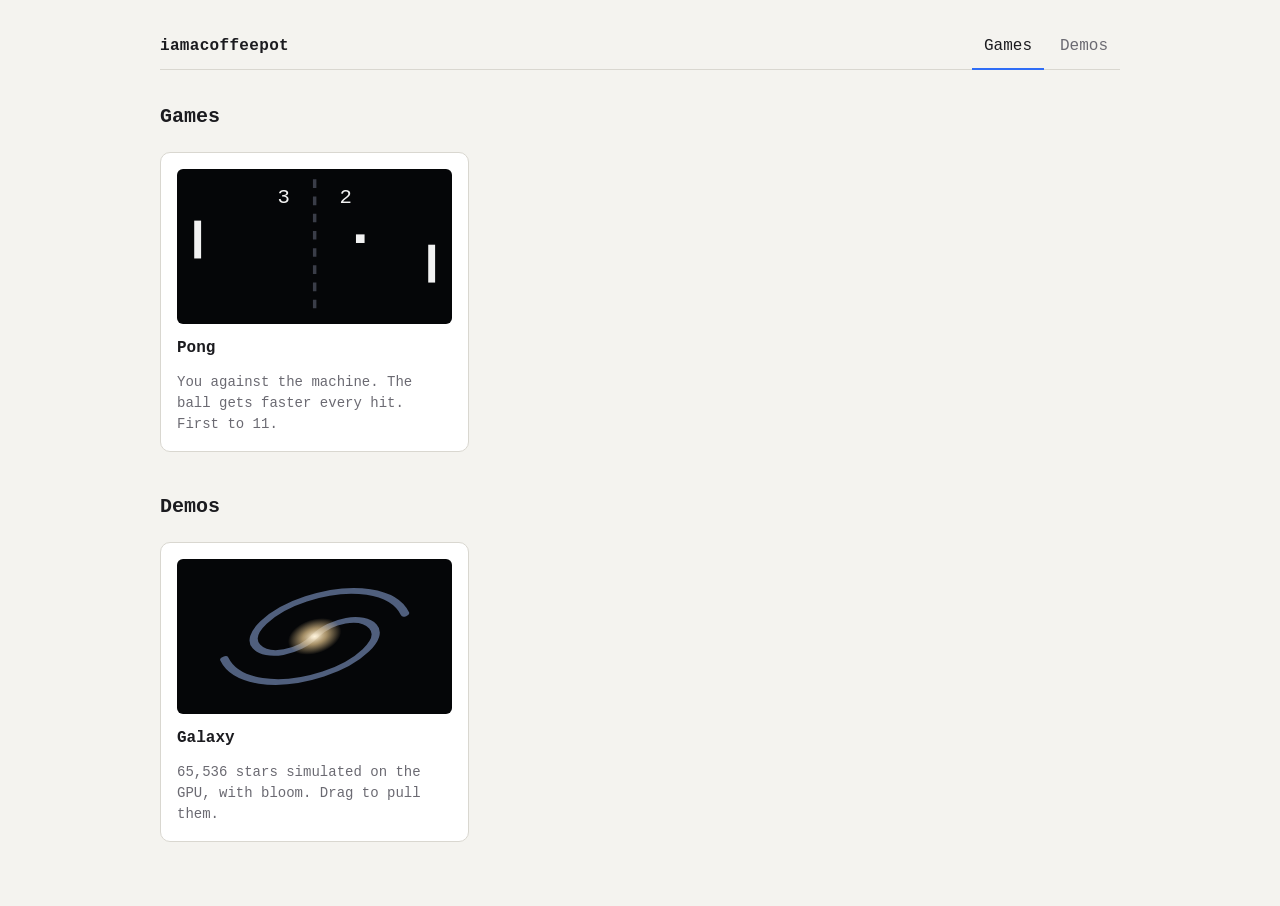
==== site/index.html @ c7438047 "feat: demos build from pinned aethereal crates Pong and the galaxy move out of aethereal's chassis e" ====
<!doctype html>
<html lang="en">
<head>
  <meta charset="utf-8">
  <meta name="viewport" content="width=device-width, initial-scale=1">
  <title>Games · iamacoffeepot</title>
  <meta name="description" content="Small games that run in the browser.">
  <link rel="stylesheet" href="/style.css">
</head>
<body>
  <div class="site">
    <header>
      <a class="name" href="/">iamacoffeepot</a>
      <nav><a href="/" aria-current="page">Games</a><a href="/demos/">Demos</a></nav>
    </header>
    <main>
      <h1>Games</h1>
      <ul class="games">
        <li>
          <a class="game" href="/games/pong/">
            <svg viewBox="0 0 160 90" role="img" aria-label="Pong: two paddles and a ball">
              <line x1="80" y1="6" x2="80" y2="84" stroke="#3a3d48" stroke-width="2" stroke-dasharray="5 5"/>
              <rect x="10" y="30" width="4" height="22" fill="#f2f2f2"/>
              <rect x="146" y="44" width="4" height="22" fill="#f2f2f2"/>
              <rect x="104" y="38" width="5" height="5" fill="#f2f2f2"/>
              <text x="62" y="20" fill="#f2f2f2" font-family="monospace" font-size="12" text-anchor="middle">3</text>
              <text x="98" y="20" fill="#f2f2f2" font-family="monospace" font-size="12" text-anchor="middle">2</text>
            </svg>
            <h2>Pong</h2>
            <p>You against the machine. The ball gets faster every hit. First to 11.</p>
          </a>
        </li>
      </ul>
      <h1 class="section">Demos</h1>
      <ul class="games">
        <li>
          <a class="game" href="/demos/galaxy/">
            <svg viewBox="0 0 160 90" role="img" aria-label="A spiral galaxy">
              <defs>
                <radialGradient id="core" cx="50%" cy="50%" r="50%">
                  <stop offset="0" stop-color="#fff4dc"/>
                  <stop offset="0.45" stop-color="#e9c98f" stop-opacity="0.7"/>
                  <stop offset="1" stop-color="#e9c98f" stop-opacity="0"/>
                </radialGradient>
              </defs>
              <g transform="translate(80 45) rotate(-18) scale(1 0.62)" fill="none" stroke-linecap="round">
                <path d="M0 0 C 12 -10, 30 -6, 34 8 C 38 22, 20 36, -2 36 C -30 36, -52 18, -54 -6" stroke="#8fa8dc" stroke-opacity="0.55" stroke-width="5"/>
                <path d="M0 0 C -12 10, -30 6, -34 -8 C -38 -22, -20 -36, 2 -36 C 30 -36, 52 -18, 54 6" stroke="#8fa8dc" stroke-opacity="0.55" stroke-width="5"/>
                <circle r="16" fill="url(#core)"/>
              </g>
            </svg>
            <h2>Galaxy</h2>
            <p>65,536 stars simulated on the GPU, with bloom. Drag to pull them.</p>
          </a>
        </li>
      </ul>
    </main>
  </div>
</body>
</html>
---- style.css ----
:root {
  --bg: #f4f3ef;
  --fg: #1b1b1f;
  --muted: #6b6a72;
  --line: #d9d7d0;
  --card: #ffffff;
  --accent: #2f6df6;
  color-scheme: light;
}
@media (prefers-color-scheme: dark) {
  :root {
    --bg: #0e0f13;
    --fg: #ecebf0;
    --muted: #8d8c96;
    --line: #262832;
    --card: #16181f;
    --accent: #7aa2ff;
    color-scheme: dark;
  }
}

* { box-sizing: border-box; }

html, body { margin: 0; }

body {
  background: var(--bg);
  color: var(--fg);
  font: 16px/1.5 "JetBrains Mono", ui-monospace, SFMono-Regular, Menlo, Consolas, monospace;
  padding-inline: 16px;
}

a { color: inherit; }

.site {
  max-width: 960px;
  margin: 0 auto;
}

header {
  display: flex;
  flex-wrap: wrap;
  align-items: baseline;
  justify-content: space-between;
  gap: 12px 24px;
  padding-block: 28px 0;
  border-bottom: 1px solid var(--line);
}

.name {
  font-weight: 700;
  text-decoration: none;
  letter-spacing: 0.02em;
}

nav { display: flex; gap: 4px; }

nav a {
  text-decoration: none;
  color: var(--muted);
  padding: 6px 12px 10px;
  border-bottom: 2px solid transparent;
  margin-bottom: -1px;
}

nav a:hover { color: var(--fg); }

nav a[aria-current="page"] {
  color: var(--fg);
  border-bottom-color: var(--accent);
}

main { padding-block: 32px 64px; }

h1 {
  font-size: 1.25rem;
  margin: 0 0 20px;
  text-wrap: balance;
}

h1.section { margin-top: 40px; }

.games {
  list-style: none;
  padding: 0;
  margin: 0;
  display: grid;
  grid-template-columns: repeat(auto-fill, minmax(240px, 1fr));
  gap: 16px;
}

.game {
  display: flex;
  flex-direction: column;
  gap: 12px;
  padding: 16px;
  background: var(--card);
  border: 1px solid var(--line);
  border-radius: 10px;
  text-decoration: none;
  transition: border-color 120ms;
}

.game:hover { border-color: var(--accent); }

.game svg {
  width: 100%;
  height: auto;
  border-radius: 6px;
  background: #050608;
}

.game h2 { font-size: 1rem; margin: 0; }

.game p { margin: 0; color: var(--muted); font-size: 0.875rem; }

.play {
  display: flex;
  flex-direction: column;
  align-items: center;
  gap: 16px;
}

.play canvas {
  width: min(100%, 800px);
  max-width: 100%;
  aspect-ratio: 4 / 3;
  height: auto;
  background: #050608;
  border-radius: 8px;
  display: block;
  outline: none;
}

.hint { color: var(--muted); font-size: 0.875rem; margin: 0; text-align: center; }

.notice {
  max-width: 60ch;
  padding: 12px 16px;
  border: 1px solid var(--line);
  border-radius: 8px;
  background: var(--card);
}
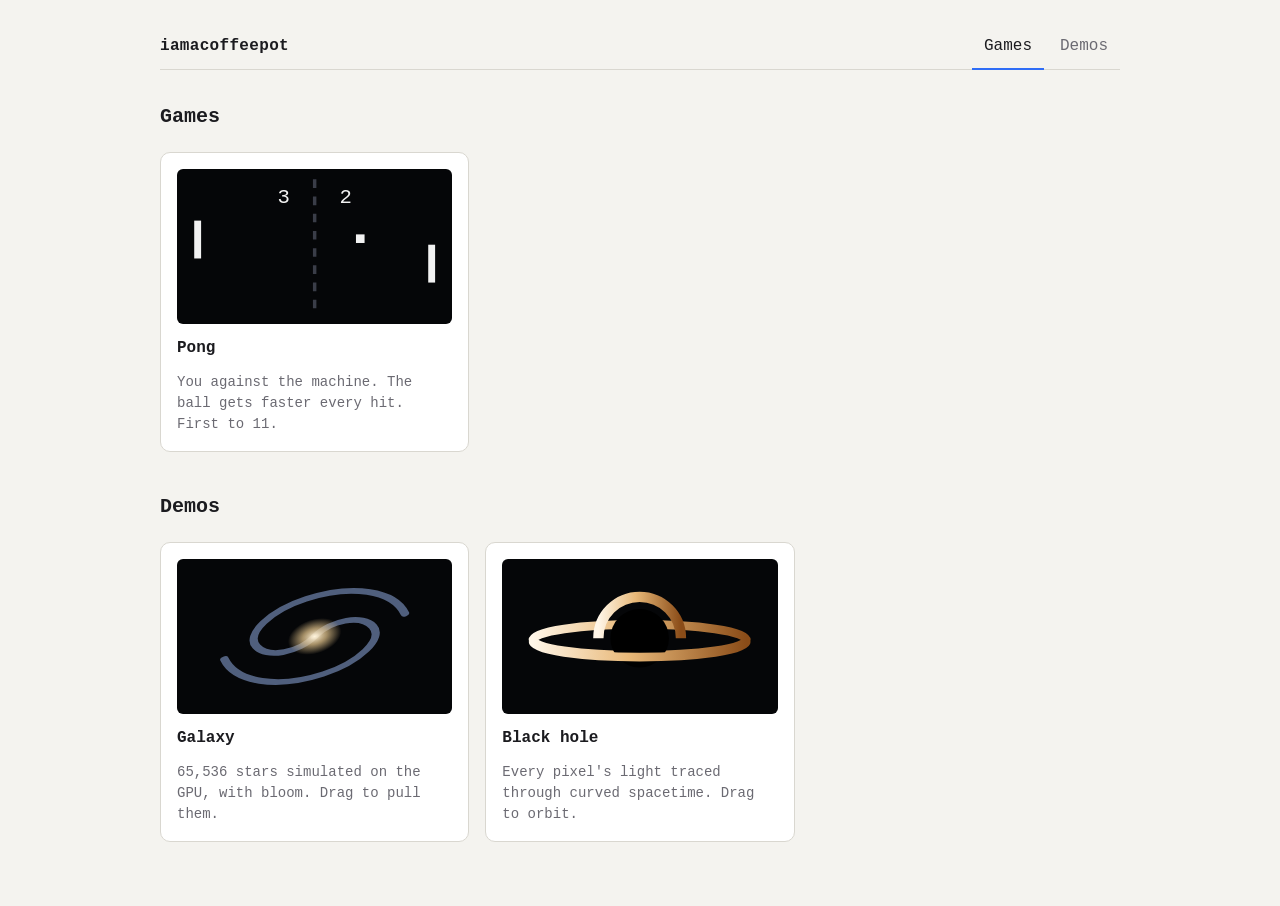
==== commit d5a0db60: "feat: a black hole demo traced through the schwarzschild metric Co-Authored-By: Claude Opus 5.5 <nor" ====
--- a/site/index.html
+++ b/site/index.html
@@ -53,6 +53,25 @@
             <p>65,536 stars simulated on the GPU, with bloom. Drag to pull them.</p>
           </a>
         </li>
+        <li>
+          <a class="game" href="/demos/blackhole/">
+            <svg viewBox="0 0 160 90" role="img" aria-label="A black hole with a lensed accretion disk">
+              <defs>
+                <linearGradient id="disk" x1="0" x2="1">
+                  <stop offset="0" stop-color="#fff6e8"/>
+                  <stop offset="0.45" stop-color="#e8b878"/>
+                  <stop offset="1" stop-color="#8a4c18"/>
+                </linearGradient>
+              </defs>
+              <ellipse cx="80" cy="47" rx="62" ry="9" fill="none" stroke="url(#disk)" stroke-width="5"/>
+              <path d="M56 46 A24 24 0 0 1 104 46" fill="none" stroke="url(#disk)" stroke-width="6"/>
+              <circle cx="80" cy="46" r="17" fill="#000"/>
+              <path d="M18 48 A62 9 0 0 0 142 48" fill="none" stroke="url(#disk)" stroke-width="5"/>
+            </svg>
+            <h2>Black hole</h2>
+            <p>Every pixel's light traced through curved spacetime. Drag to orbit.</p>
+          </a>
+        </li>
       </ul>
     </main>
   </div>
